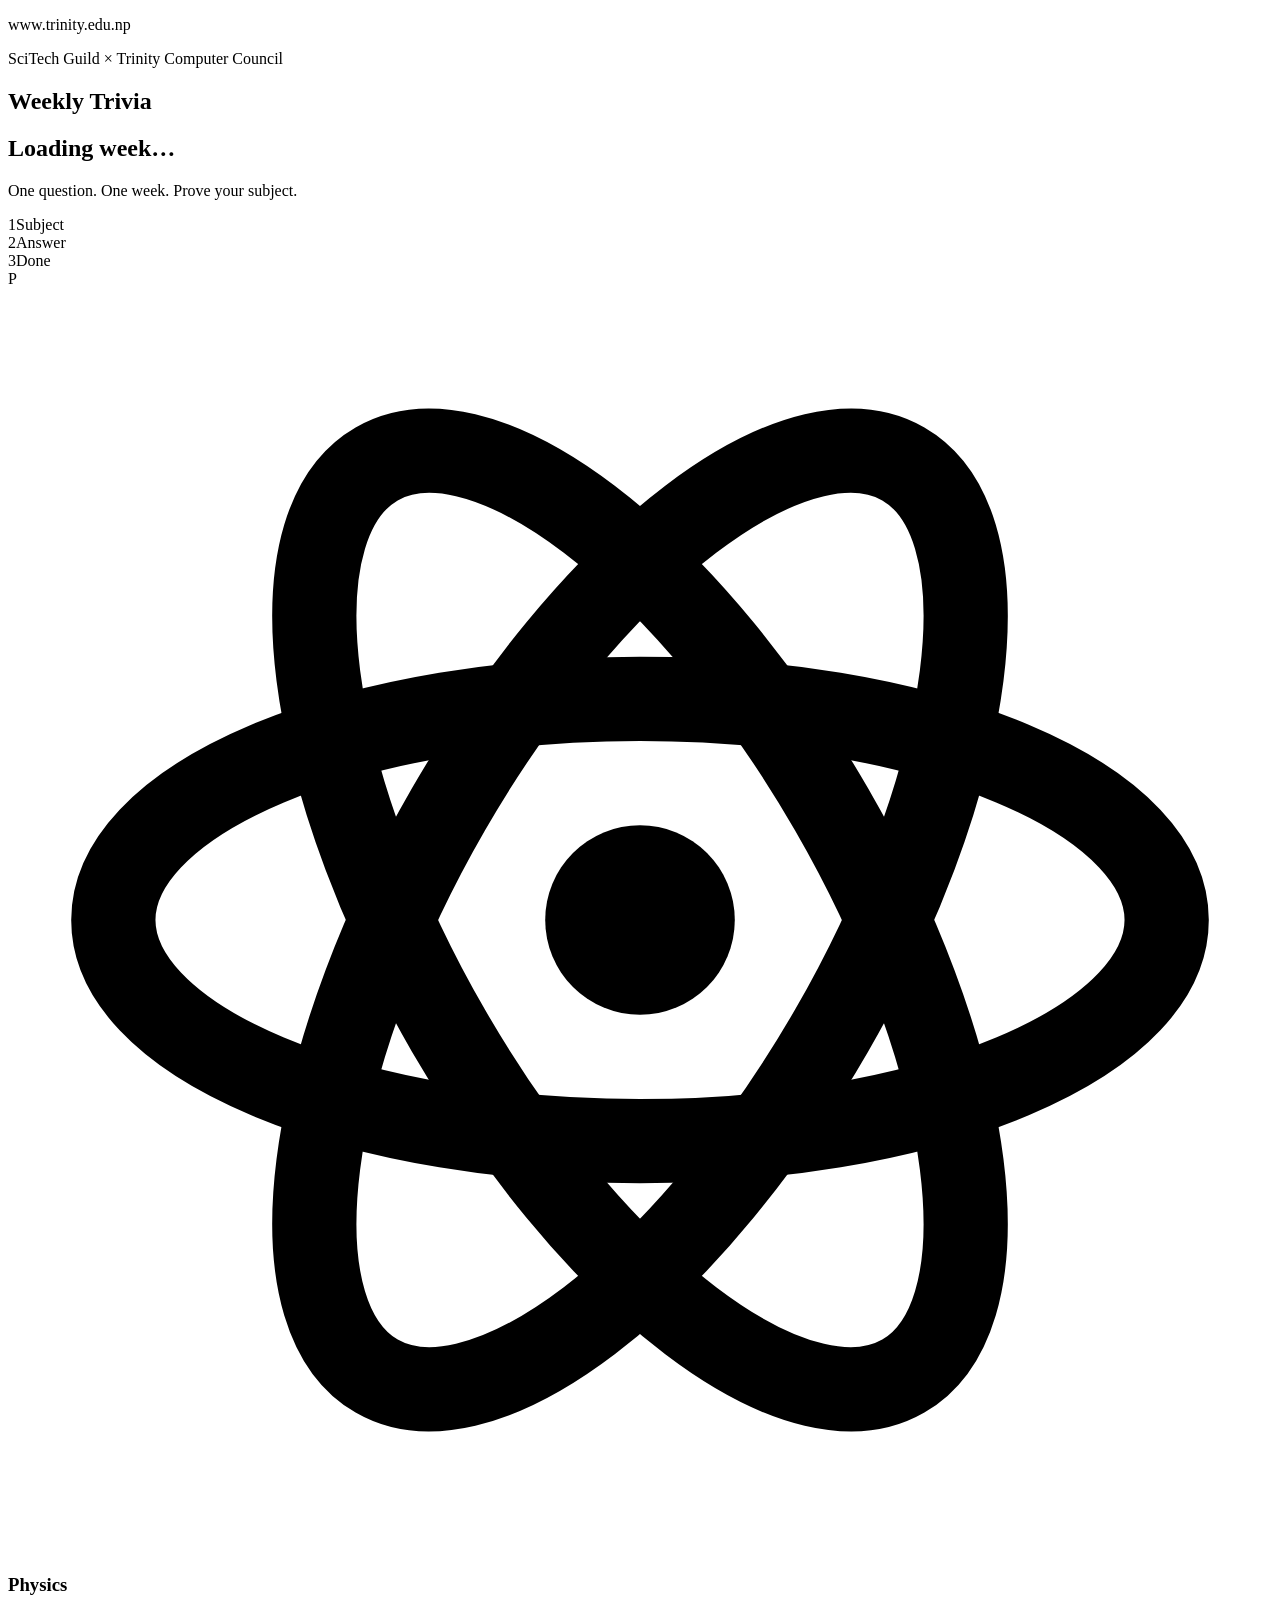
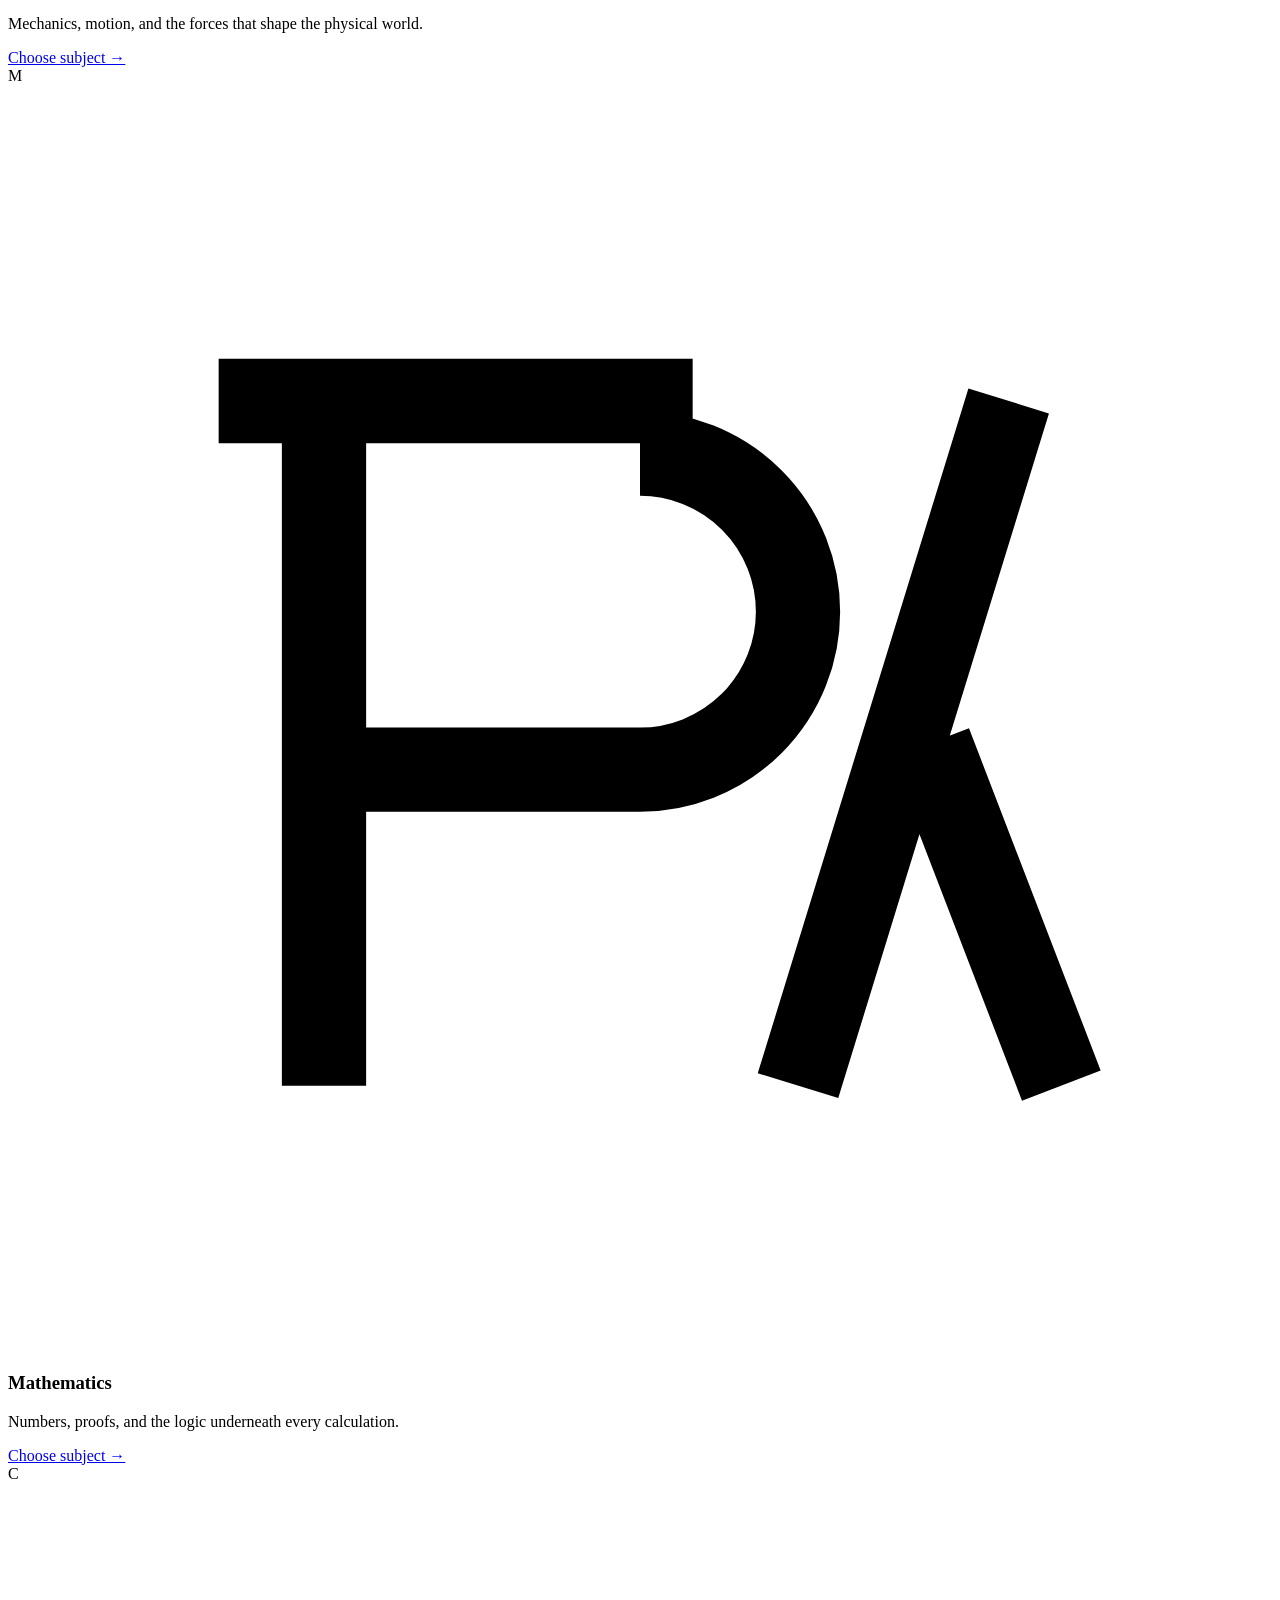
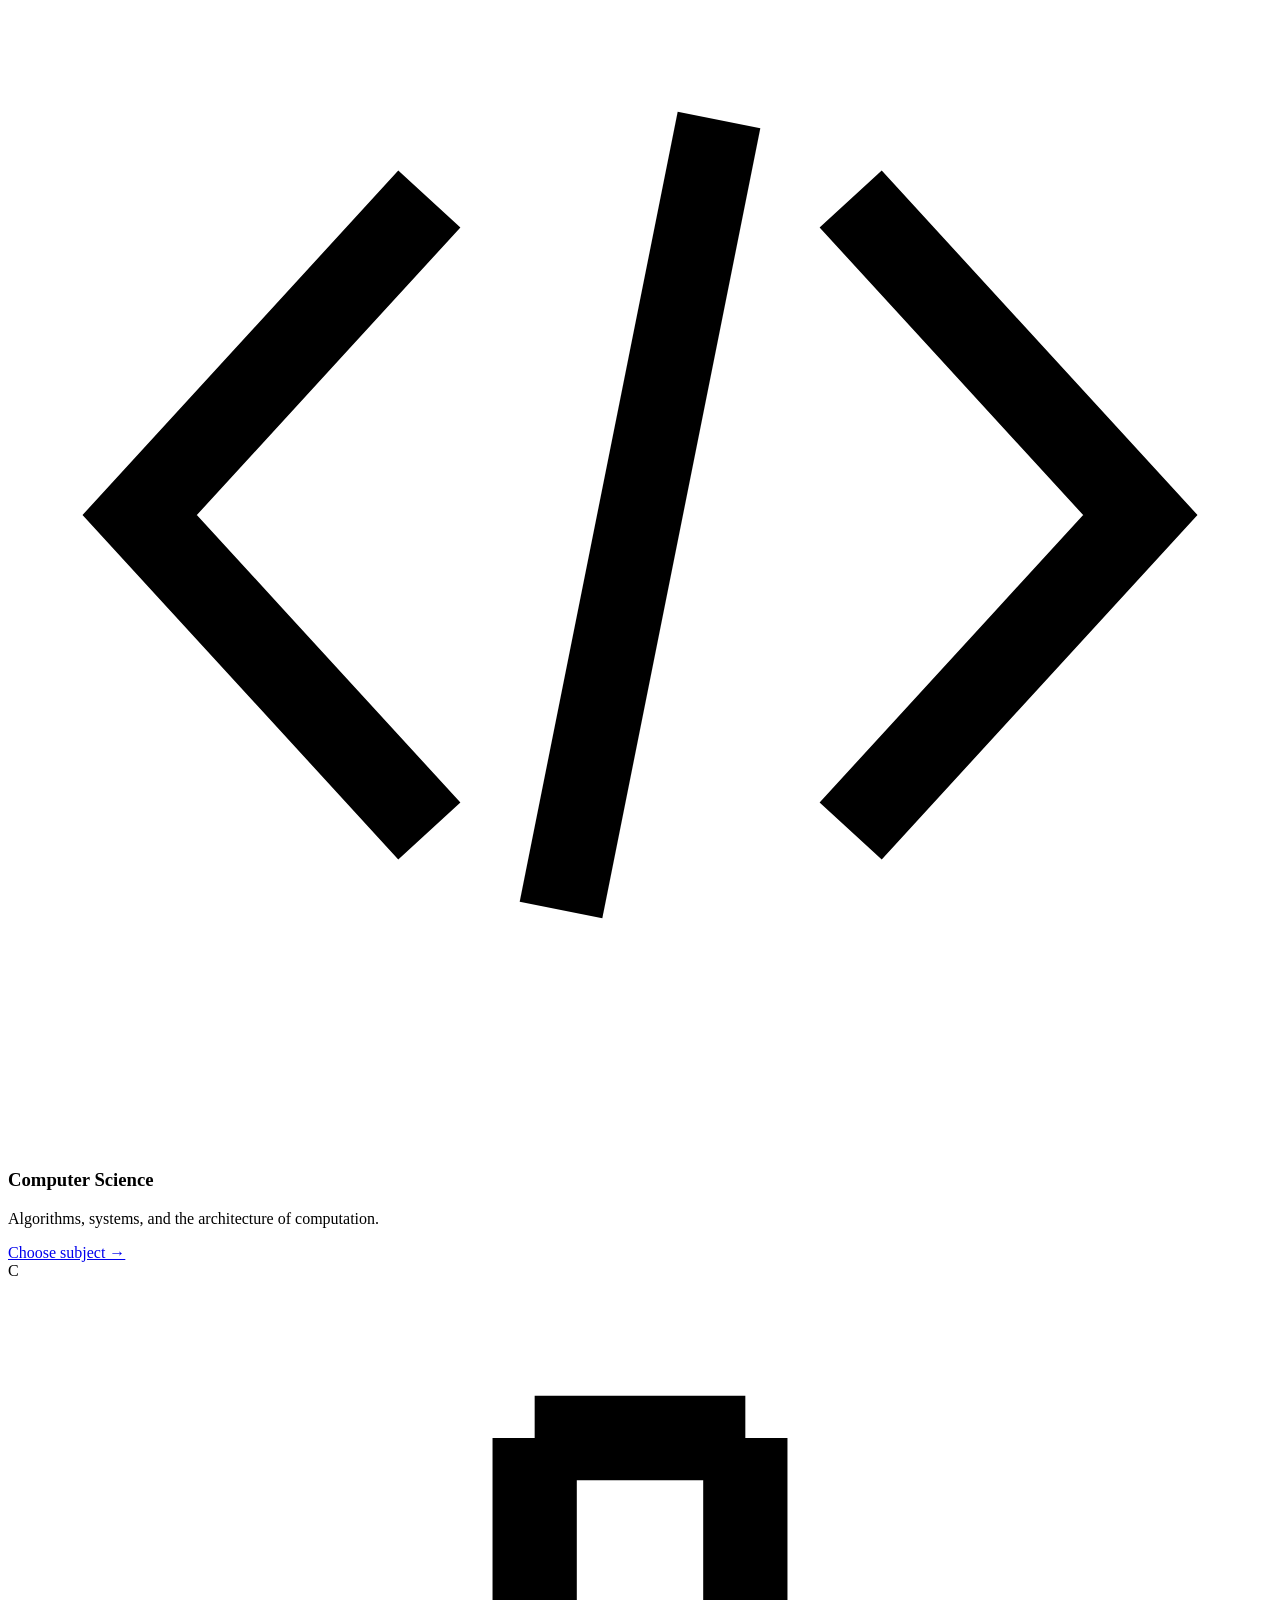
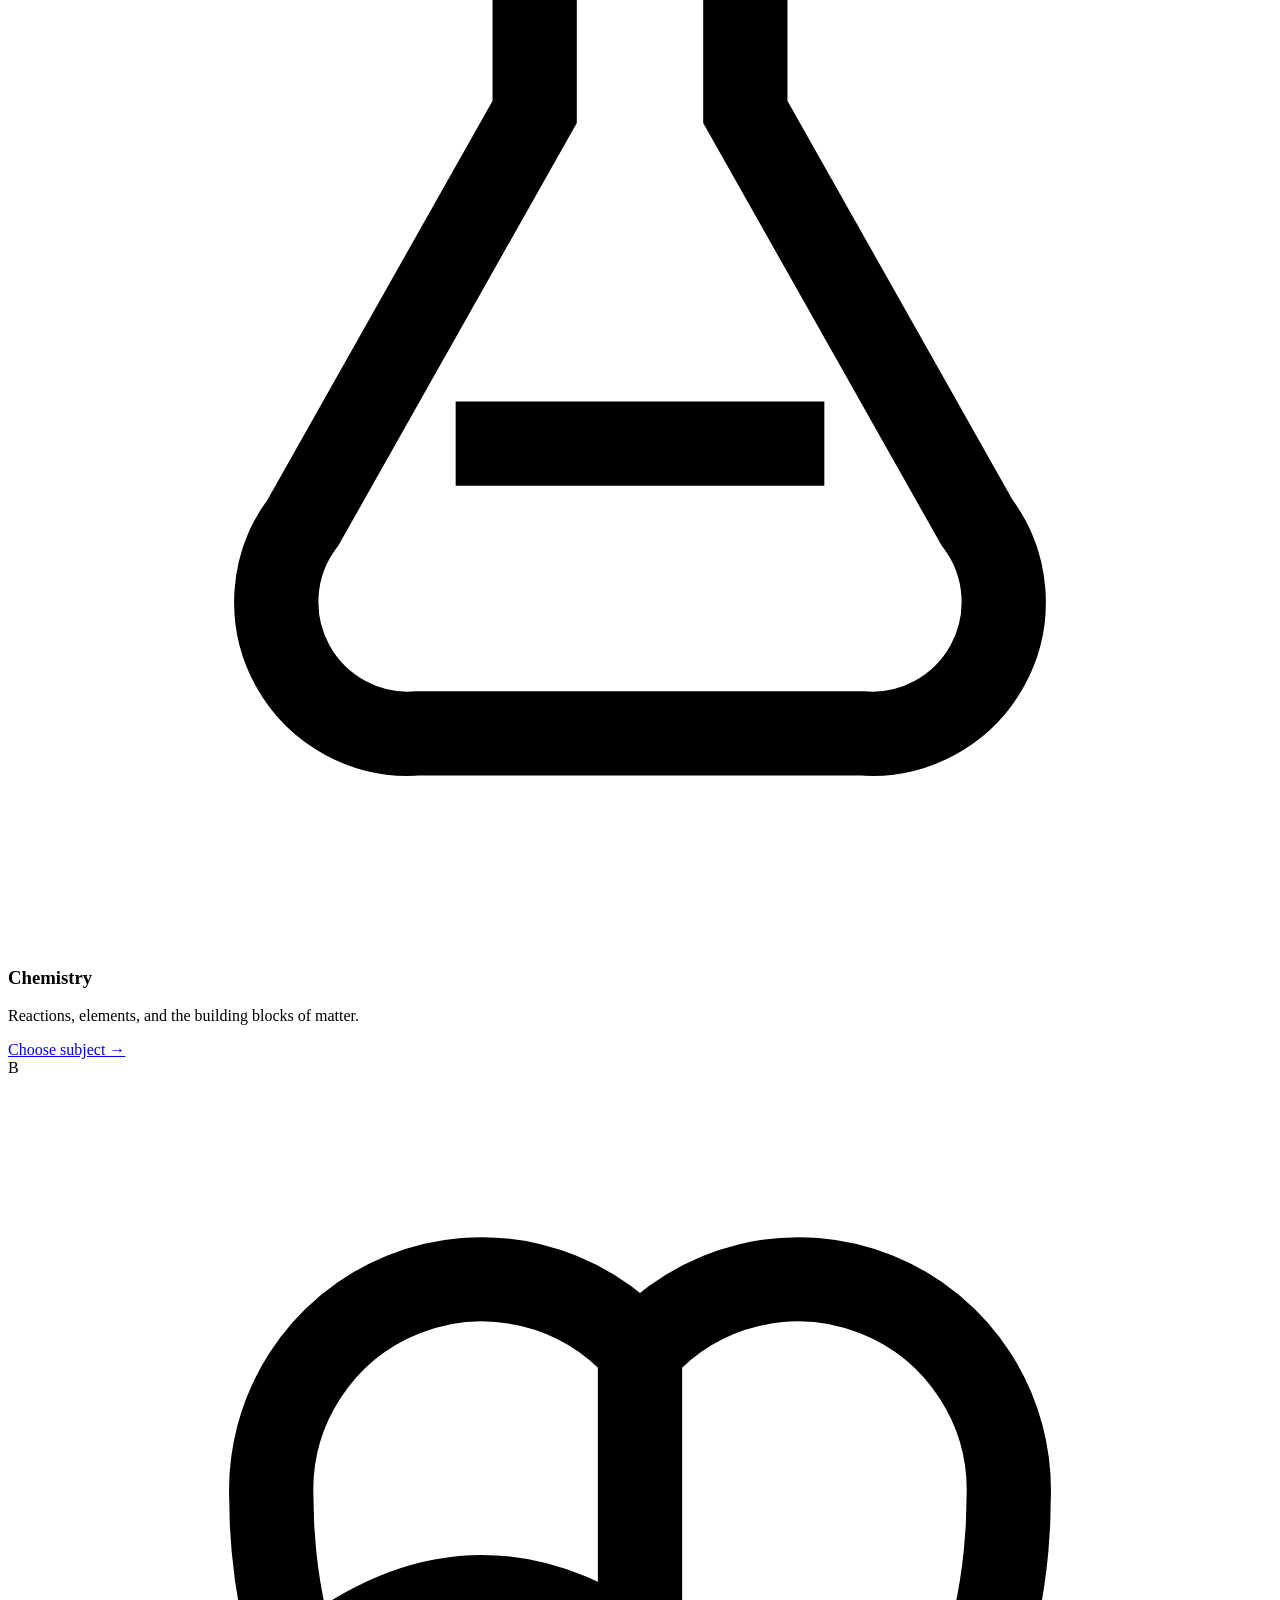
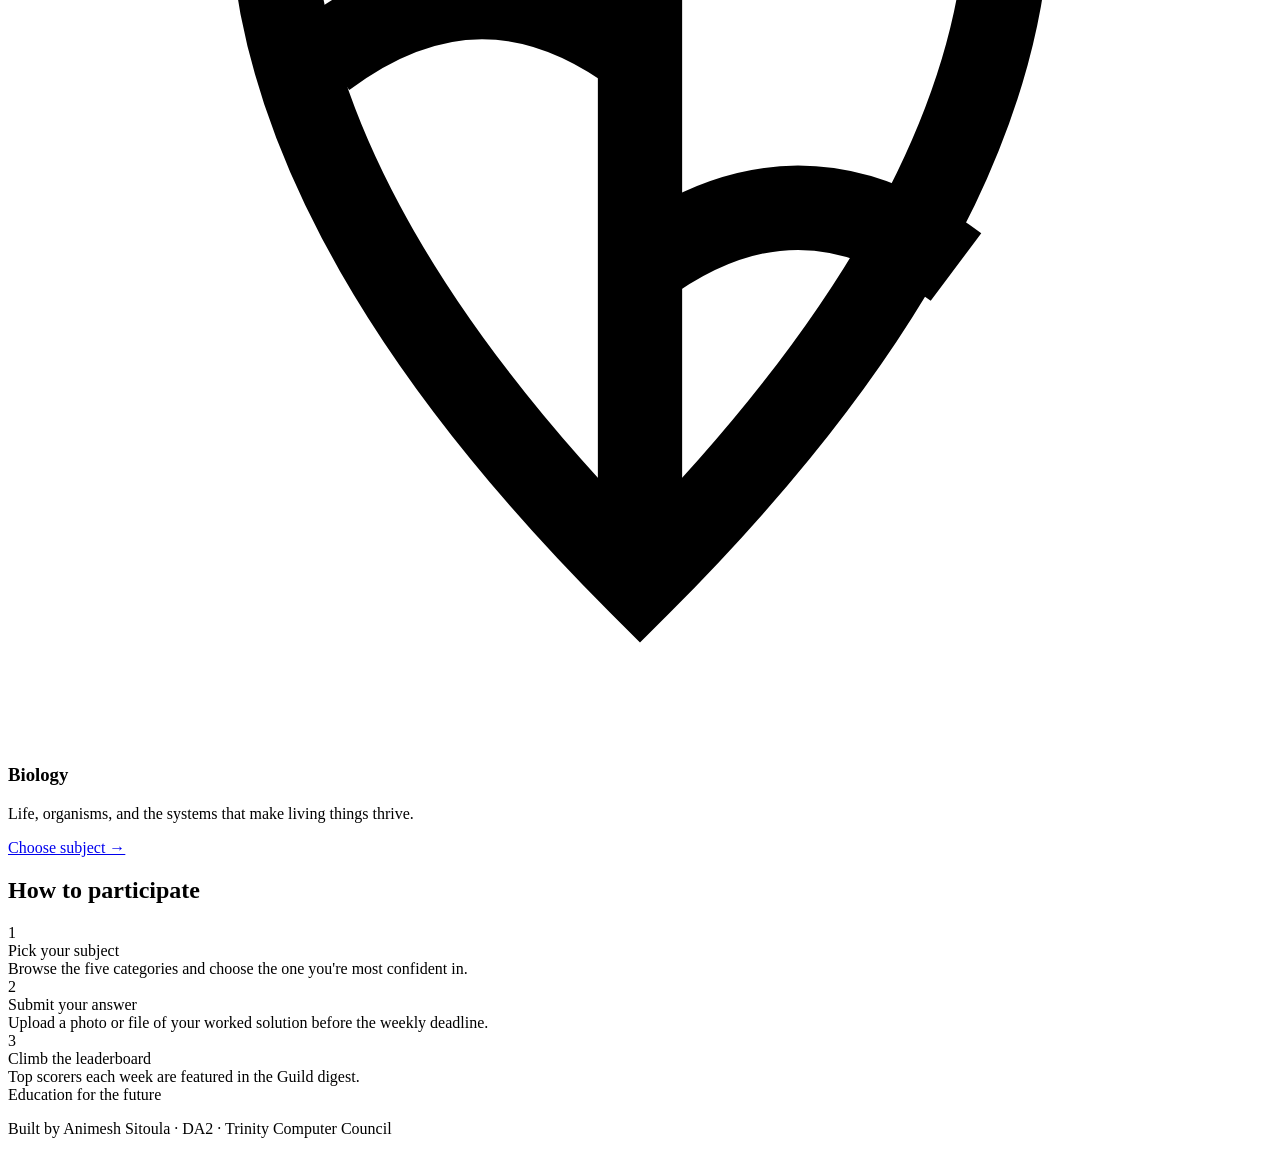
==== docs/index.html @ b952caa2 "Rename index.html to index.html" ====
<!DOCTYPE html>
<html lang="en">
<head>
    <meta charset="UTF-8">
    <meta name="viewport" content="width=device-width, initial-scale=1.0">
    <title>Weekly Trivia</title>
    <link rel="stylesheet" href="templates/style.css">
</head>
<body>
    <header class="top-bar"><p class="site-url">www.trinity.edu.np</p></header>

    <main class="page-wrapper page-wrapper--wide">
        <p class="collab-mark">SciTech Guild <span class="x">×</span> Trinity Computer Council</p>

        <section class="hero">
            <h1>Weekly Trivia</h1>
            <h2 class="week-label" id="week-label">Loading week…</h2>
            <p class="hero-subtitle">One question. One week. Prove your subject.</p>
        </section>

        <nav class="stepper" aria-label="Submission progress">
            <div class="node current"><span class="circle">1</span>Subject</div>
            <div class="line"></div>
            <div class="node"><span class="circle">2</span>Answer</div>
            <div class="line"></div>
            <div class="node"><span class="circle">3</span>Done</div>
        </nav>

        <section class="subjects" aria-label="Choose a subject">

            <article class="subject-card">
                <span class="seal" title="Physics" aria-hidden="true">P</span>
                <span class="subject-icon" aria-hidden="true">
                    <svg viewBox="0 0 24 24" fill="none" stroke="currentColor" stroke-width="1.6">
                        <ellipse cx="12" cy="12" rx="10" ry="4.2"/>
                        <ellipse cx="12" cy="12" rx="10" ry="4.2" transform="rotate(60 12 12)"/>
                        <ellipse cx="12" cy="12" rx="10" ry="4.2" transform="rotate(120 12 12)"/>
                        <circle cx="12" cy="12" r="1.8" fill="currentColor" stroke="none"/>
                    </svg>
                </span>
                <h3 class="subject-name">Physics</h3>
                <p class="subject-desc">Mechanics, motion, and the forces that shape the physical world.</p>
                <a class="choose-link" href="answer.html?subject=physics">Choose subject →</a>
            </article>

            <article class="subject-card">
                <span class="seal" title="Maths" aria-hidden="true">M</span>
                <span class="subject-icon" aria-hidden="true">
                    <svg viewBox="0 0 24 24" fill="none" stroke="currentColor" stroke-width="1.6">
                        <path d="M4 6h9M6 6v13M6 13h6a3 3 0 0 0 0-6"/>
                        <path d="M15 19l4-13M20 19l-2.5-6.5"/>
                    </svg>
                </span>
                <h3 class="subject-name">Mathematics</h3>
                <p class="subject-desc">Numbers, proofs, and the logic underneath every calculation.</p>
                <a class="choose-link" href="answer.html?subject=maths">Choose subject →</a>
            </article>

            <article class="subject-card">
                <span class="seal" title="Computer" aria-hidden="true">C</span>
                <span class="subject-icon" aria-hidden="true">
                    <svg viewBox="0 0 24 24" fill="none" stroke="currentColor" stroke-width="1.6">
                        <path d="M8 6l-5.5 6L8 18"/>
                        <path d="M16 6l5.5 6L16 18"/>
                        <path d="M13.5 4.5l-3 15"/>
                    </svg>
                </span>
                <h3 class="subject-name">Computer Science</h3>
                <p class="subject-desc">Algorithms, systems, and the architecture of computation.</p>
                <a class="choose-link" href="answer.html?subject=computer">Choose subject →</a>
            </article>

            <article class="subject-card">
                <span class="seal" title="Chemistry" aria-hidden="true">C</span>
                <span class="subject-icon" aria-hidden="true">
                    <svg viewBox="0 0 24 24" fill="none" stroke="currentColor" stroke-width="1.6">
                        <path d="M10 3h4M10 3v5.2L5.6 16A2.5 2.5 0 0 0 7.8 20h8.4a2.5 2.5 0 0 0 2.2-4L14 8.2V3"/>
                        <path d="M8.5 14.5h7"/>
                    </svg>
                </span>
                <h3 class="subject-name">Chemistry</h3>
                <p class="subject-desc">Reactions, elements, and the building blocks of matter.</p>
                <a class="choose-link" href="answer.html?subject=computer">Choose subject →</a>
            </article>
            <article class="subject-card">
                <span class="seal" title="Biology" aria-hidden="true">B</span>
                <span class="subject-icon" aria-hidden="true">
                    <svg viewBox="0 0 24 24" fill="none" stroke="currentColor" stroke-width="1.6">
                        <path d="M12 21c4-4 7-8.5 7-13a4 4 0 0 0-7-2.8A4 4 0 0 0 5 8c0 4.5 3 9 7 13z"/>
                        <path d="M12 5v16"/>
                        <path d="M12 11c-2-1.5-4-1.5-6 0"/>
                        <path d="M12 15c2-1.5 4-1.5 6 0"/>
                    </svg>
                </span>
                <h3 class="subject-name">Biology</h3>
                <p class="subject-desc">Life, organisms, and the systems that make living things thrive.</p>
                <a class="choose-link" href="answer.html?subject=biology">Choose subject →</a>
            </article>

        </section>

        <section class="info-card" aria-label="How to participate">
            <h2 class="info-title">How to participate</h2>
            <div class="info-row">
                <div class="num">1</div>
                <div class="text"><div class="title">Pick your subject</div><div class="desc">Browse the five categories and choose the one you're most confident in.</div></div>
            </div>
            <div class="info-row">
                <div class="num">2</div>
                <div class="text"><div class="title">Submit your answer</div><div class="desc">Upload a photo or file of your worked solution before the weekly deadline.</div></div>
            </div>
            <div class="info-row">
                <div class="num">3</div>
                <div class="text"><div class="title">Climb the leaderboard</div><div class="desc">Top scorers each week are featured in the Guild digest.</div></div>
            </div>
        </section>
    </main>

    <footer class="bottom-bar">Education for the future</footer>
    <p class="built-by">Built by Animesh Sitoula · DA2 · Trinity Computer Council</p>
    <script src="index.js"></script>
</body>
</html>
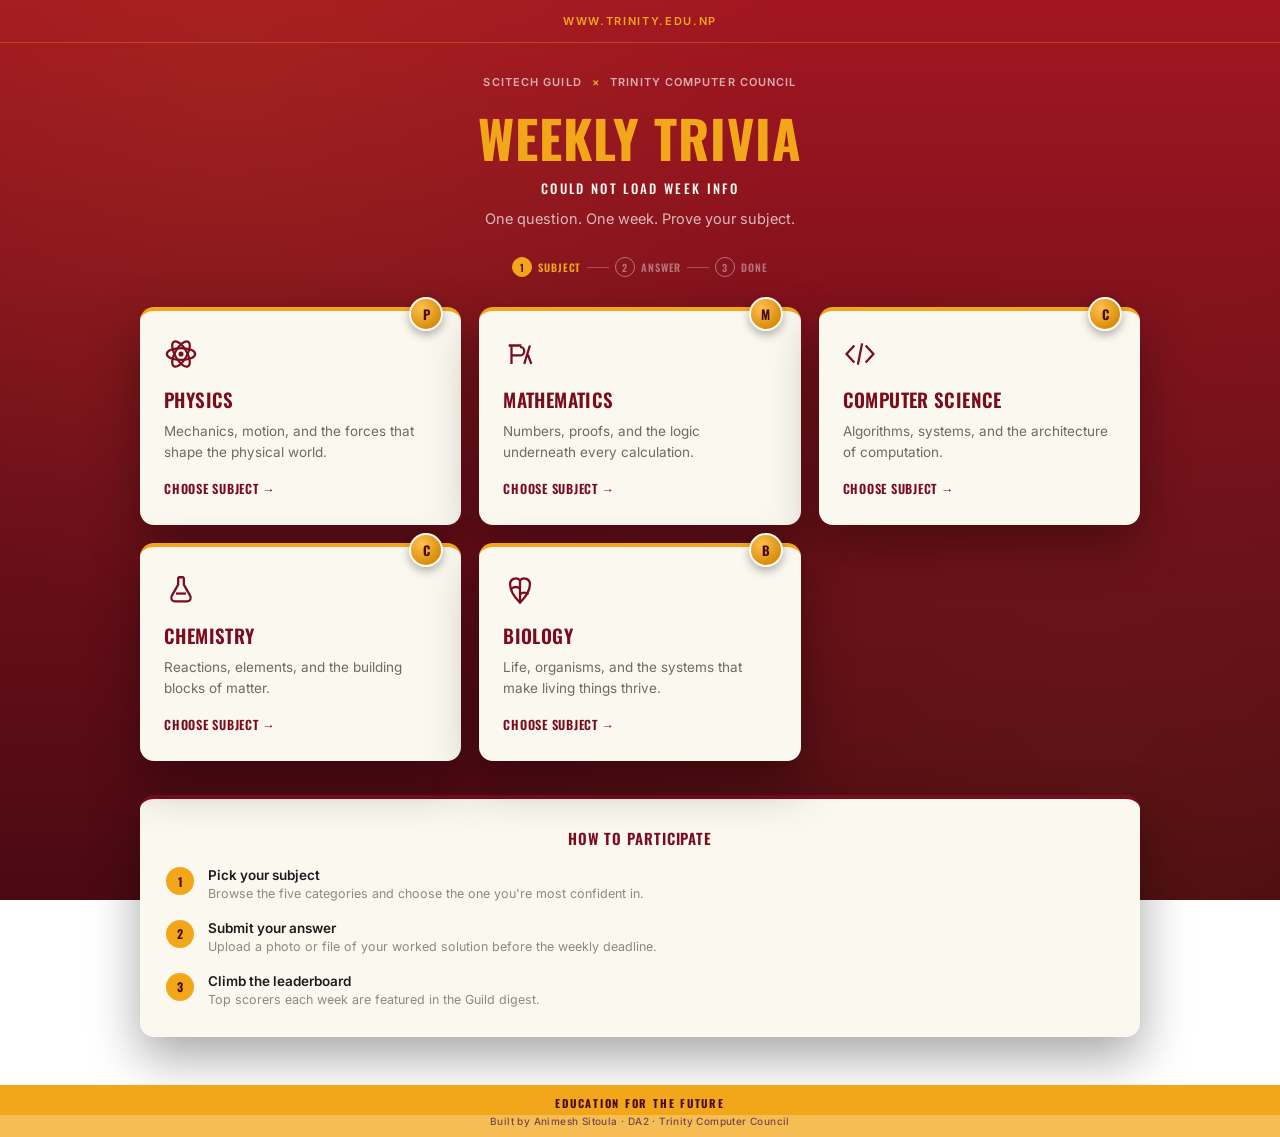
==== commit e3a3c12d: "Update index.html" ====
--- a/docs/index.html
+++ b/docs/index.html
@@ -80,7 +80,7 @@
                 </span>
                 <h3 class="subject-name">Chemistry</h3>
                 <p class="subject-desc">Reactions, elements, and the building blocks of matter.</p>
-                <a class="choose-link" href="answer.html?subject=computer">Choose subject →</a>
+                <a class="choose-link" href="answer.html?subject=chemistry">Choose subject →</a>
             </article>
             <article class="subject-card">
                 <span class="seal" title="Biology" aria-hidden="true">B</span>
--- a/docs/templates/style.css
+++ b/docs/templates/style.css
@@ -0,0 +1,827 @@
+/* ==========================================================================
+   Weekly Trivia — SciTech Guild × Trinity Computer Council
+   Design system: Trinity maroon + guild gold, exam-paper / crest motif.
+   Pure HTML + CSS. Mobile-first.
+   ========================================================================== */
+
+@import url('https://fonts.googleapis.com/css2?family=Oswald:wght@400;500;600;700&family=Inter:wght@400;500;600;700&family=JetBrains+Mono:wght@500;600&display=swap');
+
+:root {
+    /* Brand */
+    --maroon-950: #4A0A12;
+    --maroon-900: #6E0F1A;
+    --maroon-800: #7A0C1E;
+    --maroon-700: #8C1224;
+    --maroon-600: #93142A;
+    --maroon-500: #A31621;
+
+    --gold-600: #D98F0E;
+    --gold-500: #F2A71B;
+    --gold-400: #FFC04D;
+    --gold-100: #FBE4B8;
+
+    --cream: #FBF8F0;
+    --ink: #1C1C1C;
+    --ink-muted: #6B6B65;
+    --ink-faint: #8A8A84;
+    --line: #E4E2DA;
+
+    /* Type */
+    --font-display: 'Oswald', sans-serif;
+    --font-body: 'Inter', -apple-system, BlinkMacSystemFont, sans-serif;
+    --font-mono: 'JetBrains Mono', 'SFMono-Regular', Consolas, monospace;
+
+    /* Shape / elevation */
+    --radius-sm: 4px;
+    --radius-md: 8px;
+    --radius-lg: 14px;
+    --shadow-card: 0 20px 50px rgba(0,0,0,0.35);
+    --shadow-card-hover: 0 26px 60px rgba(0,0,0,0.4), 0 0 0 1px rgba(242,167,27,0.35), 0 0 34px rgba(242,167,27,0.22);
+
+    --ease: cubic-bezier(0.4, 0, 0.2, 1);
+}
+
+* {
+    margin: 0;
+    padding: 0;
+    box-sizing: border-box;
+}
+
+html {
+    scroll-behavior: smooth;
+}
+
+body {
+    background:
+        radial-gradient(circle at 18% 8%, rgba(242,167,27,0.08), transparent 42%),
+        radial-gradient(circle at 85% 90%, rgba(242,167,27,0.05), transparent 45%),
+        linear-gradient(180deg, #A31621 0%, #6E0F1A 55%, #4A0A12 100%);
+    background-attachment: fixed;
+    color: var(--ink);
+    font-family: var(--font-body);
+    min-height: 100vh;
+    display: flex;
+    flex-direction: column;
+    -webkit-font-smoothing: antialiased;
+}
+
+img, svg { display: block; max-width: 100%; }
+
+a { color: inherit; text-decoration: none; }
+
+/* Focus visibility (accessibility) */
+a:focus-visible,
+button:focus-visible,
+input:focus-visible,
+.dropzone-input:focus-visible ~ .dropzone-label {
+    outline: 2px solid var(--gold-400);
+    outline-offset: 3px;
+    border-radius: var(--radius-sm);
+}
+
+/* ==========================================================================
+   Bars
+   ========================================================================== */
+
+.top-bar {
+    text-align: center;
+    padding: 14px 20px;
+    border-bottom: 1px solid rgba(242,167,27,0.3);
+}
+
+.top-bar .site-url {
+    font-size: 11px;
+    font-weight: 600;
+    letter-spacing: 0.15em;
+    color: var(--gold-500);
+    text-transform: uppercase;
+}
+
+.bottom-bar {
+    background-color: var(--gold-500);
+    color: var(--maroon-950);
+    text-align: center;
+    padding: 10px 20px 4px;
+    font-family: var(--font-display);
+    font-size: 11px;
+    font-weight: 700;
+    letter-spacing: 0.16em;
+    text-transform: uppercase;
+}
+
+.built-by {
+    background-color: var(--gold-500);
+    color: var(--maroon-950);
+    text-align: center;
+    padding: 0 20px 10px;
+    font-size: 10px;
+    font-weight: 500;
+    letter-spacing: 0.04em;
+    text-transform: none;
+    opacity: 0.75;
+}
+
+/* ==========================================================================
+   Page wrapper
+   ========================================================================== */
+
+.page-wrapper {
+    flex: 1;
+    display: flex;
+    flex-direction: column;
+    align-items: center;
+    max-width: 480px;
+    margin: 0 auto;
+    width: 100%;
+    padding: 32px 20px 48px;
+}
+
+.page-wrapper--wide {
+    max-width: 1040px;
+}
+
+.page-wrapper--center {
+    justify-content: center;
+}
+
+.collab-mark {
+    text-align: center;
+    font-size: 11px;
+    font-weight: 600;
+    letter-spacing: 0.1em;
+    text-transform: uppercase;
+    color: rgba(255,255,255,0.65);
+    margin-bottom: 22px;
+}
+
+.collab-mark .x {
+    color: var(--gold-500);
+    margin: 0 6px;
+}
+
+/* ==========================================================================
+   Hero
+   ========================================================================== */
+
+.hero {
+    text-align: center;
+    margin-bottom: 28px;
+}
+
+h1 {
+    font-family: var(--font-display);
+    font-size: clamp(2.4rem, 7vw, 3.25rem);
+    font-weight: 700;
+    text-transform: uppercase;
+    letter-spacing: 0.02em;
+    color: var(--gold-500);
+    line-height: 1.05;
+}
+
+.week-label {
+    font-family: var(--font-display);
+    font-size: 13px;
+    font-weight: 500;
+    color: var(--cream);
+    text-transform: uppercase;
+    letter-spacing: 0.18em;
+    margin-top: 12px;
+}
+
+.hero-subtitle {
+    margin-top: 10px;
+    font-size: 14.5px;
+    color: rgba(255,255,255,0.7);
+    line-height: 1.5;
+}
+
+.confirmation-card h1 {
+    font-size: 24px;
+    color: var(--maroon-800);
+    margin-top: 18px;
+}
+
+/* ==========================================================================
+   Stepper
+   ========================================================================== */
+
+.stepper {
+    display: flex;
+    align-items: center;
+    justify-content: center;
+    gap: 6px;
+    margin-bottom: 30px;
+    flex-wrap: nowrap;
+}
+
+.stepper .node {
+    display: flex;
+    align-items: center;
+    gap: 6px;
+    font-family: var(--font-display);
+    font-size: 10.5px;
+    font-weight: 600;
+    letter-spacing: 0.08em;
+    text-transform: uppercase;
+    color: rgba(255,255,255,0.4);
+    white-space: nowrap;
+}
+
+.stepper .node.done,
+.stepper .node.current {
+    color: var(--gold-500);
+}
+
+.stepper .circle {
+    width: 20px;
+    height: 20px;
+    border-radius: 50%;
+    border: 1.5px solid rgba(255,255,255,0.4);
+    display: flex;
+    align-items: center;
+    justify-content: center;
+    font-size: 10px;
+}
+
+.stepper .node.done .circle,
+.stepper .node.current .circle {
+    border-color: var(--gold-500);
+    background-color: var(--gold-500);
+    color: var(--maroon-950);
+}
+
+.stepper .line {
+    width: 22px;
+    height: 1.5px;
+    background-color: rgba(255,255,255,0.25);
+    flex-shrink: 0;
+}
+
+/* ==========================================================================
+   Subject grid + cards  (signature element: guild crest seal)
+   ========================================================================== */
+
+.subjects {
+    display: grid;
+    grid-template-columns: 1fr;
+    gap: 18px;
+    width: 100%;
+    margin-bottom: 34px;
+}
+
+@media (min-width: 620px) {
+    .subjects { grid-template-columns: repeat(2, 1fr); }
+}
+
+@media (min-width: 940px) {
+    .subjects { grid-template-columns: repeat(3, 1fr); }
+}
+
+.subject-card {
+    position: relative;
+    background-color: var(--cream);
+    border-radius: var(--radius-lg);
+    padding: 26px 24px 24px;
+    box-shadow: var(--shadow-card);
+    border-top: 4px solid var(--gold-500);
+    display: flex;
+    flex-direction: column;
+    align-items: flex-start;
+    text-align: left;
+    transition: transform 0.25s var(--ease), box-shadow 0.25s var(--ease);
+}
+
+.subject-card:hover,
+.subject-card:focus-within {
+    transform: translateY(-6px);
+    box-shadow: var(--shadow-card-hover);
+}
+
+/* Guild crest seal — decorative rank mark, top right of each card */
+.seal {
+    position: absolute;
+    top: -14px;
+    right: 18px;
+    width: 34px;
+    height: 34px;
+    border-radius: 50%;
+    background: radial-gradient(circle at 35% 30%, var(--gold-400), var(--gold-600) 70%);
+    border: 2px solid var(--cream);
+    box-shadow: 0 4px 10px rgba(0,0,0,0.3);
+    color: var(--maroon-950);
+    font-family: var(--font-display);
+    font-size: 13px;
+    font-weight: 700;
+    display: flex;
+    align-items: center;
+    justify-content: center;
+}
+
+.subject-icon {
+    width: 34px;
+    height: 34px;
+    color: var(--maroon-800);
+    margin-bottom: 14px;
+}
+
+.subject-icon svg { width: 100%; height: 100%; }
+
+.subject-name {
+    font-family: var(--font-display);
+    font-size: 19px;
+    font-weight: 600;
+    text-transform: uppercase;
+    letter-spacing: 0.02em;
+    color: var(--maroon-800);
+    margin-bottom: 8px;
+}
+
+.subject-desc {
+    font-size: 13.5px;
+    line-height: 1.55;
+    color: var(--ink-muted);
+    margin-bottom: 16px;
+}
+
+.difficulty-badge {
+    display: inline-block;
+    font-family: var(--font-display);
+    font-size: 10.5px;
+    font-weight: 600;
+    letter-spacing: 0.1em;
+    text-transform: uppercase;
+    padding: 5px 11px;
+    border-radius: 999px;
+    margin-bottom: 18px;
+}
+
+.difficulty-badge--beginner {
+    background-color: var(--gold-100);
+    color: var(--maroon-800);
+}
+
+.difficulty-badge--intermediate {
+    background-color: var(--gold-500);
+    color: var(--maroon-950);
+}
+
+.difficulty-badge--advanced {
+    background-color: var(--maroon-800);
+    color: var(--gold-400);
+}
+
+.choose-link {
+    margin-top: auto;
+    font-family: var(--font-display);
+    font-size: 12.5px;
+    font-weight: 600;
+    letter-spacing: 0.06em;
+    text-transform: uppercase;
+    color: var(--maroon-800);
+    padding-bottom: 2px;
+    border-bottom: 1.5px solid transparent;
+    transition: color 0.15s ease, border-color 0.15s ease, transform 0.15s ease;
+}
+
+.subject-card:hover .choose-link {
+    color: var(--gold-600);
+    border-bottom-color: var(--gold-500);
+    transform: translateX(2px);
+}
+
+/* ==========================================================================
+   Info card ("How to participate")
+   ========================================================================== */
+
+.info-card {
+    background-color: var(--cream);
+    border-radius: var(--radius-lg);
+    padding: 28px 26px;
+    width: 100%;
+    box-shadow: var(--shadow-card);
+    border-top: 4px solid var(--maroon-800);
+}
+
+.info-title {
+    font-family: var(--font-display);
+    font-size: 15px;
+    font-weight: 600;
+    text-transform: uppercase;
+    letter-spacing: 0.06em;
+    color: var(--maroon-800);
+    margin-bottom: 18px;
+    text-align: center;
+}
+
+.info-row {
+    display: flex;
+    align-items: flex-start;
+    gap: 14px;
+    margin-bottom: 16px;
+}
+
+.info-row:last-child { margin-bottom: 0; }
+
+.info-row .num {
+    flex-shrink: 0;
+    width: 28px;
+    height: 28px;
+    border-radius: 50%;
+    background-color: var(--gold-500);
+    color: var(--maroon-950);
+    font-family: var(--font-display);
+    font-size: 12px;
+    font-weight: 700;
+    display: flex;
+    align-items: center;
+    justify-content: center;
+}
+
+.info-row .text .title {
+    font-size: 13.5px;
+    font-weight: 600;
+    color: var(--ink);
+}
+
+.info-row .text .desc {
+    font-size: 12.5px;
+    color: var(--ink-faint);
+    margin-top: 2px;
+    line-height: 1.5;
+}
+
+/* ==========================================================================
+   Question panel — styled like an official exam slip
+   ========================================================================== */
+
+.question-panel {
+    background-color: var(--cream);
+    border-radius: var(--radius-lg);
+    padding: 26px 24px;
+    width: 100%;
+    box-shadow: var(--shadow-card);
+    border-left: 4px solid var(--gold-500);
+    margin-bottom: 18px;
+}
+
+.qp-eyebrow {
+    font-family: var(--font-display);
+    font-size: 10.5px;
+    font-weight: 600;
+    text-transform: uppercase;
+    letter-spacing: 0.16em;
+    color: var(--ink-faint);
+}
+
+.qp-meta-row {
+    display: flex;
+    align-items: center;
+    justify-content: space-between;
+    gap: 10px;
+    margin-top: 12px;
+    padding-bottom: 14px;
+    border-bottom: 1.5px dashed var(--line);
+}
+
+.question-card {
+    width: 100%;
+    background-color: var(--cream);
+    padding: 22px 22px 24px;
+    border-radius: var(--radius-lg);
+    box-shadow: var(--shadow-card);
+    border-top: 4px solid var(--maroon-800);
+    margin-bottom: 18px;
+    display: flex;
+    flex-direction: column;
+}
+
+.qp-subject {
+    display: inline-block;
+    align-self: flex-start;
+    background-color: var(--maroon-800);
+    color: var(--gold-500);
+    font-family: var(--font-display);
+    font-size: 11.5px;
+    font-weight: 600;
+    text-transform: uppercase;
+    letter-spacing: 0.1em;
+    padding: 5px 12px;
+    border-radius: var(--radius-sm);
+}
+
+.qp-ref {
+    font-family: var(--font-mono);
+    font-size: 10.5px;
+    letter-spacing: 0.04em;
+    color: var(--ink-faint);
+    margin-top: 10px;
+    padding-bottom: 12px;
+    border-bottom: 1.5px dashed var(--line);
+}
+
+.qp-question {
+    font-size: 18px;
+    line-height: 1.6;
+    color: var(--ink);
+    font-weight: 500;
+    margin-top: 14px;
+    user-select: none;
+    -webkit-user-select: none;
+    -moz-user-select: none;
+}
+
+/* ==========================================================================
+   Form
+   ========================================================================== */
+
+.form-section {
+    width: 100%;
+    display: flex;
+    flex-direction: column;
+}
+
+.answer-form {
+    background-color: var(--cream);
+    padding: 26px 24px 28px;
+    border-radius: var(--radius-lg);
+    width: 100%;
+    box-shadow: var(--shadow-card);
+    border-top: 4px solid var(--gold-500);
+    display: flex;
+    flex-direction: column;
+}
+
+.field {
+    display: flex;
+    flex-direction: column;
+}
+
+label {
+    font-family: var(--font-display);
+    font-size: 11px;
+    font-weight: 600;
+    color: var(--ink-faint);
+    margin-top: 18px;
+    margin-bottom: 6px;
+    text-transform: uppercase;
+    letter-spacing: 0.12em;
+}
+
+.field:first-child label { margin-top: 0; }
+
+input[type="text"],
+input[type="email"] {
+    padding: 11px 4px;
+    border: none;
+    border-bottom: 2px solid var(--line);
+    border-radius: 0;
+    font-size: 15px;
+    font-family: var(--font-body);
+    background-color: transparent;
+    color: var(--ink);
+    transition: border-color 0.15s ease;
+}
+
+input[type="text"]::placeholder,
+input[type="email"]::placeholder {
+    color: #C4C2B8;
+}
+
+input[type="text"]:focus,
+input[type="email"]:focus {
+    outline: none;
+    border-bottom-color: var(--maroon-800);
+}
+
+/* Dropzone upload */
+
+.dropzone {
+    position: relative;
+    margin-top: 4px;
+}
+
+.dropzone-input {
+    position: absolute;
+    inset: 0;
+    width: 100%;
+    height: 100%;
+    opacity: 0;
+    cursor: pointer;
+    z-index: 2;
+}
+
+.dropzone-label {
+    display: flex;
+    flex-direction: column;
+    align-items: center;
+    text-align: center;
+    gap: 4px;
+    padding: 30px 16px;
+    border: 2px dashed var(--line);
+    border-radius: var(--radius-md);
+    background-color: #F5F1E6;
+    transition: border-color 0.15s ease, background-color 0.15s ease;
+}
+
+.dropzone-input:focus ~ .dropzone-label,
+.dropzone:hover .dropzone-label {
+    border-color: var(--gold-600);
+    background-color: var(--gold-100);
+}
+
+.dropzone-icon {
+    width: 30px;
+    height: 30px;
+    color: var(--maroon-800);
+    margin-bottom: 6px;
+}
+
+.dropzone-icon svg { width: 100%; height: 100%; }
+
+.dropzone-title {
+    font-family: var(--font-display);
+    font-size: 14px;
+    font-weight: 600;
+    color: var(--maroon-800);
+    text-transform: uppercase;
+    letter-spacing: 0.04em;
+}
+
+.dropzone-sub {
+    font-size: 12.5px;
+    color: var(--ink-muted);
+}
+
+.dropzone-formats {
+    margin-top: 6px;
+    font-size: 11px;
+    color: var(--ink-faint);
+}
+
+/* Submit button */
+
+button[type="submit"] {
+    background-color: var(--gold-500);
+    color: var(--maroon-950);
+    border: none;
+    padding: 15px 20px;
+    border-radius: var(--radius-md);
+    font-family: var(--font-display);
+    font-size: 14px;
+    font-weight: 700;
+    text-transform: uppercase;
+    letter-spacing: 0.1em;
+    cursor: pointer;
+    margin-top: 26px;
+    transition: background-color 0.15s ease, transform 0.05s ease, box-shadow 0.15s ease;
+}
+
+button[type="submit"]:hover {
+    background-color: var(--gold-400);
+    box-shadow: 0 10px 24px rgba(242,167,27,0.35);
+}
+
+button[type="submit"]:active {
+    transform: scale(0.98);
+}
+
+/* Honesty note */
+
+.honesty-note {
+    margin-top: 18px;
+    border: 1.5px solid var(--line);
+    border-radius: var(--radius-md);
+    padding: 13px 14px;
+    text-align: center;
+}
+
+.honesty-note .title {
+    font-family: var(--font-display);
+    font-size: 10px;
+    font-weight: 600;
+    letter-spacing: 0.12em;
+    text-transform: uppercase;
+    color: var(--maroon-800);
+    margin-bottom: 4px;
+}
+
+.honesty-note p:not(.title) {
+    font-size: 12px;
+    color: var(--ink-faint);
+    line-height: 1.45;
+}
+
+/* ==========================================================================
+   Confirmation page
+   ========================================================================== */
+
+.confirmation-card {
+    text-align: center;
+    background-color: var(--cream);
+    padding: 34px 26px;
+    border-radius: var(--radius-lg);
+    width: 100%;
+    box-shadow: var(--shadow-card);
+    border-top: 4px solid var(--gold-500);
+}
+
+.confirmation-lead {
+    margin-top: 10px;
+    font-size: 14.5px;
+    font-weight: 600;
+    color: var(--maroon-800);
+}
+
+.confirmation-card p {
+    margin-top: 8px;
+    font-size: 13.5px;
+    color: var(--ink-muted);
+    line-height: 1.55;
+}
+
+#tick-animation {
+    width: 56px;
+    height: 56px;
+    margin: 0 auto;
+}
+
+#tick-animation circle {
+    stroke: var(--gold-500);
+    stroke-width: 3;
+    stroke-dasharray: 151;
+    stroke-dashoffset: 151;
+    animation: draw-circle 0.5s ease forwards;
+}
+
+#tick-animation path {
+    stroke: var(--maroon-800);
+    stroke-width: 4;
+    stroke-linecap: round;
+    stroke-linejoin: round;
+    stroke-dasharray: 40;
+    stroke-dashoffset: 40;
+    animation: draw-check 0.3s ease forwards 0.5s;
+}
+
+@keyframes draw-circle { to { stroke-dashoffset: 0; } }
+@keyframes draw-check { to { stroke-dashoffset: 0; } }
+
+.reference-id {
+    margin-top: 20px;
+    display: inline-flex;
+    flex-direction: column;
+    gap: 4px;
+    padding: 12px 22px;
+    border: 1.5px dashed var(--line);
+    border-radius: var(--radius-md);
+}
+
+.reference-label {
+    font-family: var(--font-display);
+    font-size: 10px;
+    font-weight: 600;
+    letter-spacing: 0.14em;
+    text-transform: uppercase;
+    color: var(--ink-faint);
+}
+
+.reference-value {
+    font-family: var(--font-mono);
+    font-size: 15px;
+    font-weight: 600;
+    letter-spacing: 0.06em;
+    color: var(--maroon-800);
+}
+
+.return-link {
+    display: inline-block;
+    margin-top: 24px;
+    font-family: var(--font-display);
+    font-size: 12.5px;
+    font-weight: 600;
+    letter-spacing: 0.08em;
+    text-transform: uppercase;
+    color: var(--maroon-800);
+    padding: 12px 20px;
+    border: 2px solid var(--line);
+    border-radius: var(--radius-md);
+    transition: border-color 0.15s ease, color 0.15s ease;
+}
+
+.return-link:hover {
+    border-color: var(--maroon-800);
+    color: var(--maroon-600);
+}
+
+/* ==========================================================================
+   Reduced motion
+   ========================================================================== */
+
+@media (prefers-reduced-motion: reduce) {
+    *, *::before, *::after {
+        animation-duration: 0.001ms !important;
+        animation-iteration-count: 1 !important;
+        transition-duration: 0.001ms !important;
+        scroll-behavior: auto !important;
+    }
+}
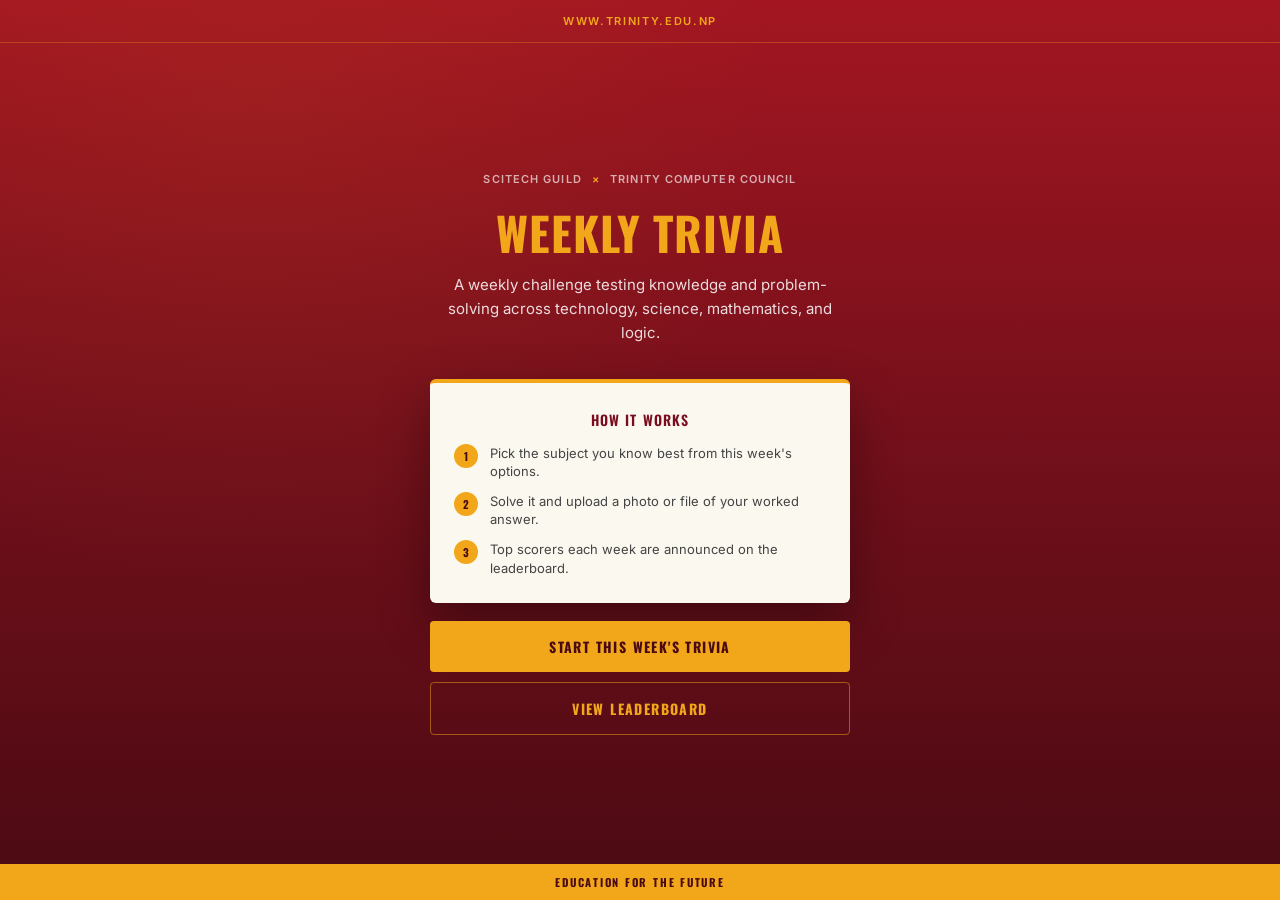
==== commit 826c6d83: "Create index.html" ====
--- a/docs/index.html
+++ b/docs/index.html
@@ -1,123 +1,221 @@
-<!DOCTYPE html>
-<html lang="en">
-<head>
-    <meta charset="UTF-8">
-    <meta name="viewport" content="width=device-width, initial-scale=1.0">
-    <title>Weekly Trivia</title>
-    <link rel="stylesheet" href="templates/style.css">
-</head>
-<body>
-    <header class="top-bar"><p class="site-url">www.trinity.edu.np</p></header>
-
-    <main class="page-wrapper page-wrapper--wide">
-        <p class="collab-mark">SciTech Guild <span class="x">×</span> Trinity Computer Council</p>
-
-        <section class="hero">
-            <h1>Weekly Trivia</h1>
-            <h2 class="week-label" id="week-label">Loading week…</h2>
-            <p class="hero-subtitle">One question. One week. Prove your subject.</p>
-        </section>
-
-        <nav class="stepper" aria-label="Submission progress">
-            <div class="node current"><span class="circle">1</span>Subject</div>
-            <div class="line"></div>
-            <div class="node"><span class="circle">2</span>Answer</div>
-            <div class="line"></div>
-            <div class="node"><span class="circle">3</span>Done</div>
-        </nav>
-
-        <section class="subjects" aria-label="Choose a subject">
-
-            <article class="subject-card">
-                <span class="seal" title="Physics" aria-hidden="true">P</span>
-                <span class="subject-icon" aria-hidden="true">
-                    <svg viewBox="0 0 24 24" fill="none" stroke="currentColor" stroke-width="1.6">
-                        <ellipse cx="12" cy="12" rx="10" ry="4.2"/>
-                        <ellipse cx="12" cy="12" rx="10" ry="4.2" transform="rotate(60 12 12)"/>
-                        <ellipse cx="12" cy="12" rx="10" ry="4.2" transform="rotate(120 12 12)"/>
-                        <circle cx="12" cy="12" r="1.8" fill="currentColor" stroke="none"/>
-                    </svg>
-                </span>
-                <h3 class="subject-name">Physics</h3>
-                <p class="subject-desc">Mechanics, motion, and the forces that shape the physical world.</p>
-                <a class="choose-link" href="answer.html?subject=physics">Choose subject →</a>
-            </article>
-
-            <article class="subject-card">
-                <span class="seal" title="Maths" aria-hidden="true">M</span>
-                <span class="subject-icon" aria-hidden="true">
-                    <svg viewBox="0 0 24 24" fill="none" stroke="currentColor" stroke-width="1.6">
-                        <path d="M4 6h9M6 6v13M6 13h6a3 3 0 0 0 0-6"/>
-                        <path d="M15 19l4-13M20 19l-2.5-6.5"/>
-                    </svg>
-                </span>
-                <h3 class="subject-name">Mathematics</h3>
-                <p class="subject-desc">Numbers, proofs, and the logic underneath every calculation.</p>
-                <a class="choose-link" href="answer.html?subject=maths">Choose subject →</a>
-            </article>
-
-            <article class="subject-card">
-                <span class="seal" title="Computer" aria-hidden="true">C</span>
-                <span class="subject-icon" aria-hidden="true">
-                    <svg viewBox="0 0 24 24" fill="none" stroke="currentColor" stroke-width="1.6">
-                        <path d="M8 6l-5.5 6L8 18"/>
-                        <path d="M16 6l5.5 6L16 18"/>
-                        <path d="M13.5 4.5l-3 15"/>
-                    </svg>
-                </span>
-                <h3 class="subject-name">Computer Science</h3>
-                <p class="subject-desc">Algorithms, systems, and the architecture of computation.</p>
-                <a class="choose-link" href="answer.html?subject=computer">Choose subject →</a>
-            </article>
-
-            <article class="subject-card">
-                <span class="seal" title="Chemistry" aria-hidden="true">C</span>
-                <span class="subject-icon" aria-hidden="true">
-                    <svg viewBox="0 0 24 24" fill="none" stroke="currentColor" stroke-width="1.6">
-                        <path d="M10 3h4M10 3v5.2L5.6 16A2.5 2.5 0 0 0 7.8 20h8.4a2.5 2.5 0 0 0 2.2-4L14 8.2V3"/>
-                        <path d="M8.5 14.5h7"/>
-                    </svg>
-                </span>
-                <h3 class="subject-name">Chemistry</h3>
-                <p class="subject-desc">Reactions, elements, and the building blocks of matter.</p>
-                <a class="choose-link" href="answer.html?subject=chemistry">Choose subject →</a>
-            </article>
-            <article class="subject-card">
-                <span class="seal" title="Biology" aria-hidden="true">B</span>
-                <span class="subject-icon" aria-hidden="true">
-                    <svg viewBox="0 0 24 24" fill="none" stroke="currentColor" stroke-width="1.6">
-                        <path d="M12 21c4-4 7-8.5 7-13a4 4 0 0 0-7-2.8A4 4 0 0 0 5 8c0 4.5 3 9 7 13z"/>
-                        <path d="M12 5v16"/>
-                        <path d="M12 11c-2-1.5-4-1.5-6 0"/>
-                        <path d="M12 15c2-1.5 4-1.5 6 0"/>
-                    </svg>
-                </span>
-                <h3 class="subject-name">Biology</h3>
-                <p class="subject-desc">Life, organisms, and the systems that make living things thrive.</p>
-                <a class="choose-link" href="answer.html?subject=biology">Choose subject →</a>
-            </article>
-
-        </section>
-
-        <section class="info-card" aria-label="How to participate">
-            <h2 class="info-title">How to participate</h2>
-            <div class="info-row">
-                <div class="num">1</div>
-                <div class="text"><div class="title">Pick your subject</div><div class="desc">Browse the five categories and choose the one you're most confident in.</div></div>
-            </div>
-            <div class="info-row">
-                <div class="num">2</div>
-                <div class="text"><div class="title">Submit your answer</div><div class="desc">Upload a photo or file of your worked solution before the weekly deadline.</div></div>
-            </div>
-            <div class="info-row">
-                <div class="num">3</div>
-                <div class="text"><div class="title">Climb the leaderboard</div><div class="desc">Top scorers each week are featured in the Guild digest.</div></div>
-            </div>
-        </section>
-    </main>
-
-    <footer class="bottom-bar">Education for the future</footer>
-    <p class="built-by">Built by Animesh Sitoula · DA2 · Trinity Computer Council</p>
-    <script src="index.js"></script>
-</body>
-</html>
+<!DOCTYPE html>
+<html lang="en">
+<head>
+    <meta charset="UTF-8">
+    <meta name="viewport" content="width=device-width, initial-scale=1.0">
+    <title>Weekly Trivia — Trinity International College</title>
+    <style>
+        @import url('https://fonts.googleapis.com/css2?family=Oswald:wght@400;500;600;700&family=Inter:wght@400;500;600&display=swap');
+
+        * { margin: 0; padding: 0; box-sizing: border-box; }
+
+        body {
+            background:
+                radial-gradient(circle at 20% 10%, rgba(242,167,27,0.06), transparent 40%),
+                linear-gradient(180deg, #A31621 0%, #6E0F1A 55%, #4A0A12 100%);
+            color: #1C1C1C;
+            font-family: 'Inter', -apple-system, sans-serif;
+            min-height: 100vh;
+            display: flex;
+            flex-direction: column;
+        }
+
+        .top-bar {
+            text-align: center;
+            padding: 14px 20px;
+            border-bottom: 1px solid rgba(242,167,27,0.3);
+        }
+
+        .top-bar p {
+            font-size: 11px;
+            font-weight: 600;
+            letter-spacing: 0.15em;
+            color: #F2A71B;
+            text-transform: uppercase;
+        }
+
+        .page-wrapper {
+            flex: 1;
+            display: flex;
+            flex-direction: column;
+            align-items: center;
+            justify-content: center;
+            max-width: 460px;
+            margin: 0 auto;
+            width: 100%;
+            padding: 40px 20px;
+            text-align: center;
+        }
+
+        .collab-mark {
+            font-size: 11px;
+            font-weight: 600;
+            letter-spacing: 0.1em;
+            text-transform: uppercase;
+            color: rgba(255,255,255,0.65);
+            margin-bottom: 22px;
+        }
+
+        .collab-mark span { color: #F2A71B; margin: 0 6px; }
+
+        h1 {
+            font-family: 'Oswald', sans-serif;
+            font-size: 46px;
+            font-weight: 700;
+            text-transform: uppercase;
+            letter-spacing: 0.02em;
+            color: #F2A71B;
+            line-height: 1.05;
+        }
+
+        .subtitle {
+            font-size: 15px;
+            color: rgba(255,255,255,0.85);
+            line-height: 1.6;
+            margin-top: 16px;
+            margin-bottom: 34px;
+        }
+
+        .card {
+            background-color: #FBF8F0;
+            padding: 26px 24px;
+            border-radius: 6px;
+            width: 100%;
+            box-shadow: 0 20px 50px rgba(0,0,0,0.35);
+            border-top: 4px solid #F2A71B;
+            margin-bottom: 18px;
+        }
+
+        .card-title {
+            font-family: 'Oswald', sans-serif;
+            font-size: 14px;
+            font-weight: 600;
+            text-transform: uppercase;
+            letter-spacing: 0.08em;
+            color: #7A0C1E;
+            margin-bottom: 14px;
+        }
+
+        .info-row {
+            display: flex;
+            align-items: flex-start;
+            gap: 12px;
+            text-align: left;
+            margin-bottom: 12px;
+        }
+
+        .info-row:last-child { margin-bottom: 0; }
+
+        .info-row .num {
+            flex-shrink: 0;
+            width: 24px;
+            height: 24px;
+            border-radius: 50%;
+            background-color: #F2A71B;
+            color: #4A0A12;
+            font-family: 'Oswald', sans-serif;
+            font-size: 11px;
+            font-weight: 700;
+            display: flex;
+            align-items: center;
+            justify-content: center;
+        }
+
+        .info-row p {
+            font-size: 13px;
+            color: #444;
+            line-height: 1.4;
+        }
+
+        .cta-group {
+            display: flex;
+            flex-direction: column;
+            gap: 10px;
+            width: 100%;
+        }
+
+        .btn {
+            display: block;
+            padding: 15px;
+            border-radius: 4px;
+            font-family: 'Oswald', sans-serif;
+            font-size: 14px;
+            font-weight: 700;
+            text-transform: uppercase;
+            letter-spacing: 0.1em;
+            text-decoration: none;
+            cursor: pointer;
+            border: none;
+            transition: background-color 0.15s ease, transform 0.05s ease;
+        }
+
+        .btn:active { transform: scale(0.98); }
+
+        .btn-primary {
+            background-color: #F2A71B;
+            color: #4A0A12;
+        }
+
+        .btn-primary:hover { background-color: #FFC04D; }
+
+        .btn-secondary {
+            background-color: transparent;
+            color: #F2A71B;
+            border: 1.5px solid rgba(242,167,27,0.5);
+        }
+
+        .btn-secondary:hover { border-color: #F2A71B; }
+
+        .bottom-bar {
+            background-color: #F2A71B;
+            color: #4A0A12;
+            text-align: center;
+            padding: 10px 20px;
+            font-family: 'Oswald', sans-serif;
+            font-size: 11px;
+            font-weight: 700;
+            letter-spacing: 0.16em;
+            text-transform: uppercase;
+        }
+    </style>
+</head>
+<body>
+    <header class="top-bar"><p>www.trinity.edu.np</p></header>
+
+    <main class="page-wrapper">
+        <p class="collab-mark">SciTech Guild <span>×</span> Trinity Computer Council</p>
+        <h1>Weekly Trivia</h1>
+        <p class="subtitle">A weekly challenge testing knowledge and problem-solving across technology, science, mathematics, and logic.</p>
+
+        <div class="card">
+            <p class="card-title">How it works</p>
+            <div class="info-row">
+                <div class="num">1</div>
+                <p>Pick the subject you know best from this week's options.</p>
+            </div>
+            <div class="info-row">
+                <div class="num">2</div>
+                <p>Solve it and upload a photo or file of your worked answer.</p>
+            </div>
+            <div class="info-row">
+                <div class="num">3</div>
+                <p>Top scorers each week are announced on the leaderboard.</p>
+            </div>
+        </div>
+
+        <div class="cta-group">
+            <a href="subjects.html" class="btn btn-primary">Start this week's trivia</a>
+            <a href="leaderboard.html" class="btn btn-secondary">View leaderboard</a>
+        </div>
+    </main>
+
+    <footer class="bottom-bar">Education for the future</footer>
+
+    <script>
+        // Landing page has no dynamic data yet — this is just a
+        // placeholder in case we want to fetch a "week is live" check
+        // later (e.g. disabling the Start button if no week is active).
+        console.log("Landing page loaded.");
+    </script>
+</body>
+</html>
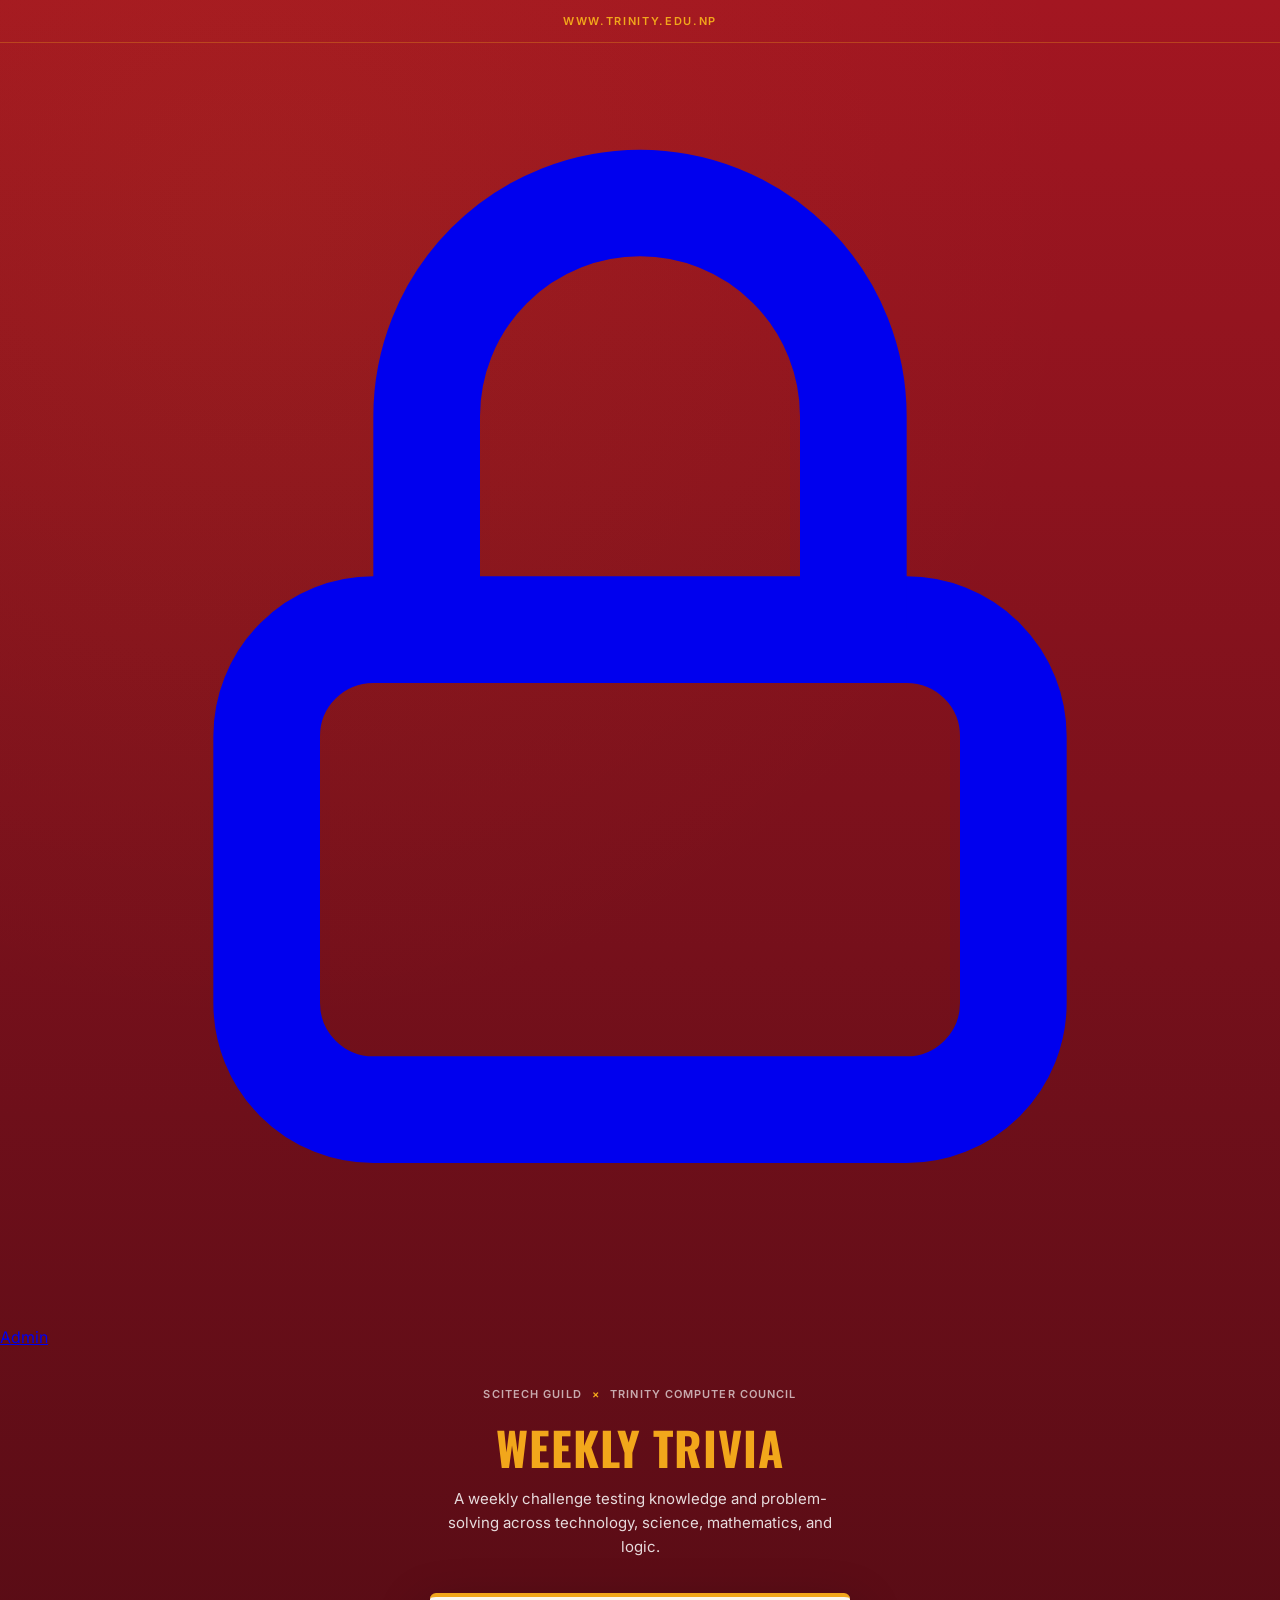
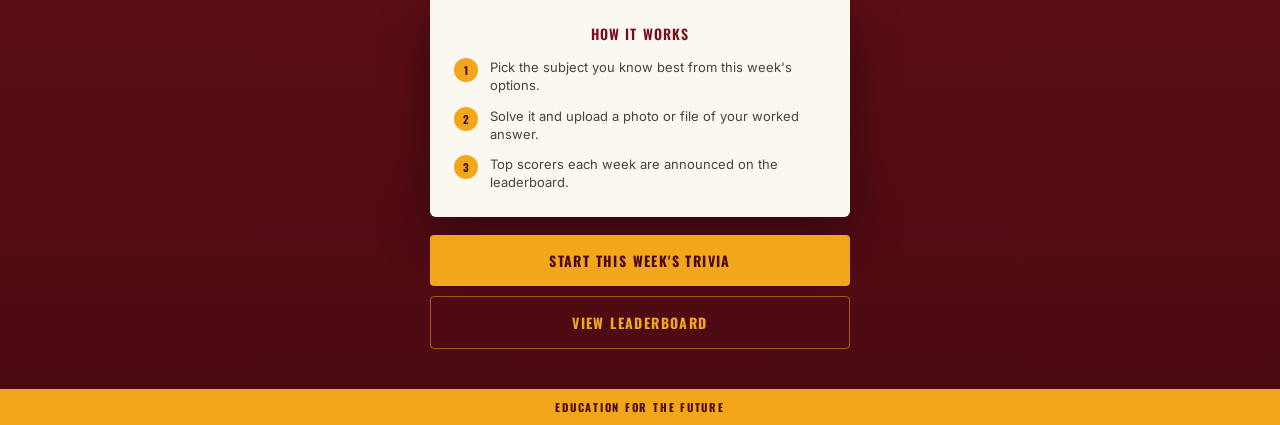
==== commit aa301524: "css fixed" ====
--- a/docs/index.html
+++ b/docs/index.html
@@ -181,6 +181,15 @@
 </head>
 <body>
     <header class="top-bar"><p>www.trinity.edu.np</p></header>
+
+    <a href="login.html" class="admin-link">
+            <svg viewBox="0 0 24 24" fill="none" stroke="currentColor" stroke-width="2">
+                <rect x="5" y="11" width="14" height="9" rx="2"/>
+                <path d="M8 11V7a4 4 0 0 1 8 0v4"/>
+            </svg>
+        Admin
+    </a>
+
 
     <main class="page-wrapper">
         <p class="collab-mark">SciTech Guild <span>×</span> Trinity Computer Council</p>
@@ -204,7 +213,7 @@
         </div>
 
         <div class="cta-group">
-            <a href="subjects.html" class="btn btn-primary">Start this week's trivia</a>
+            <a href="landing.html" class="btn btn-primary">Start this week's trivia</a>
             <a href="leaderboard.html" class="btn btn-secondary">View leaderboard</a>
         </div>
     </main>
